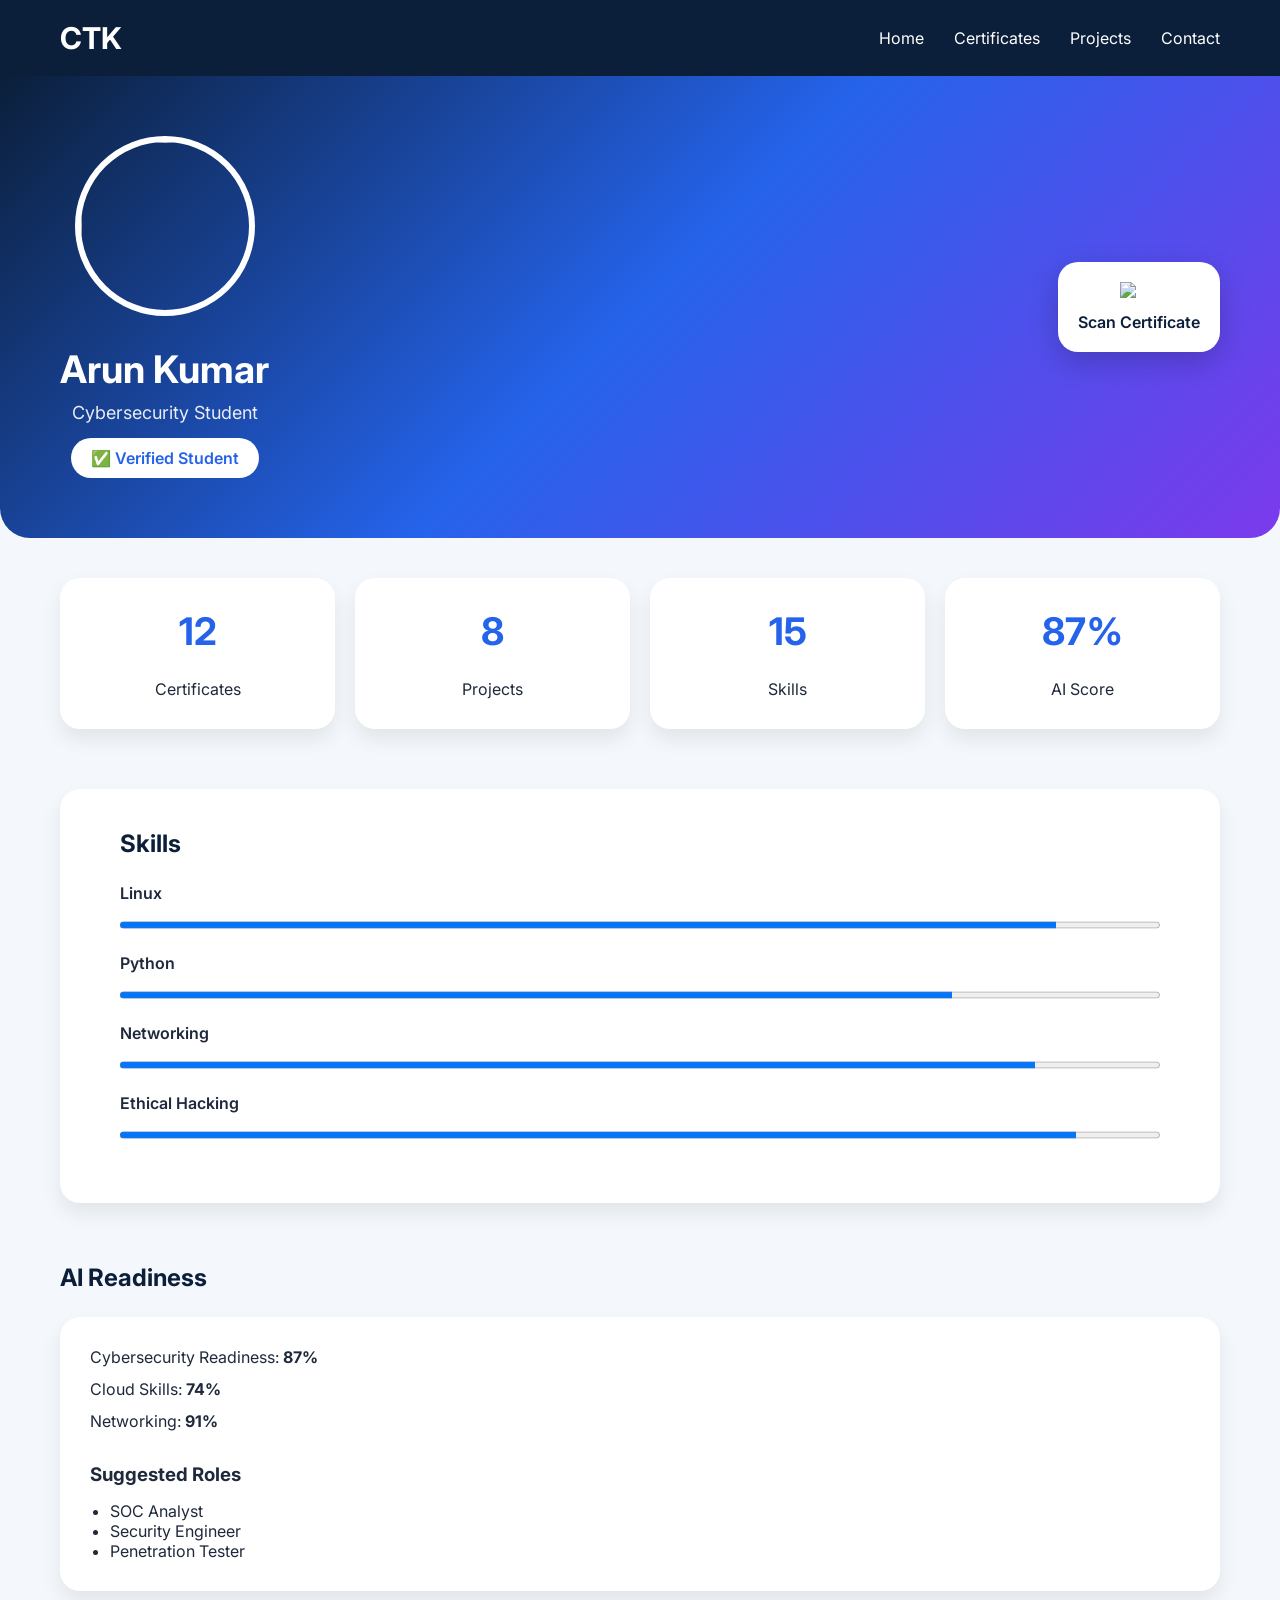
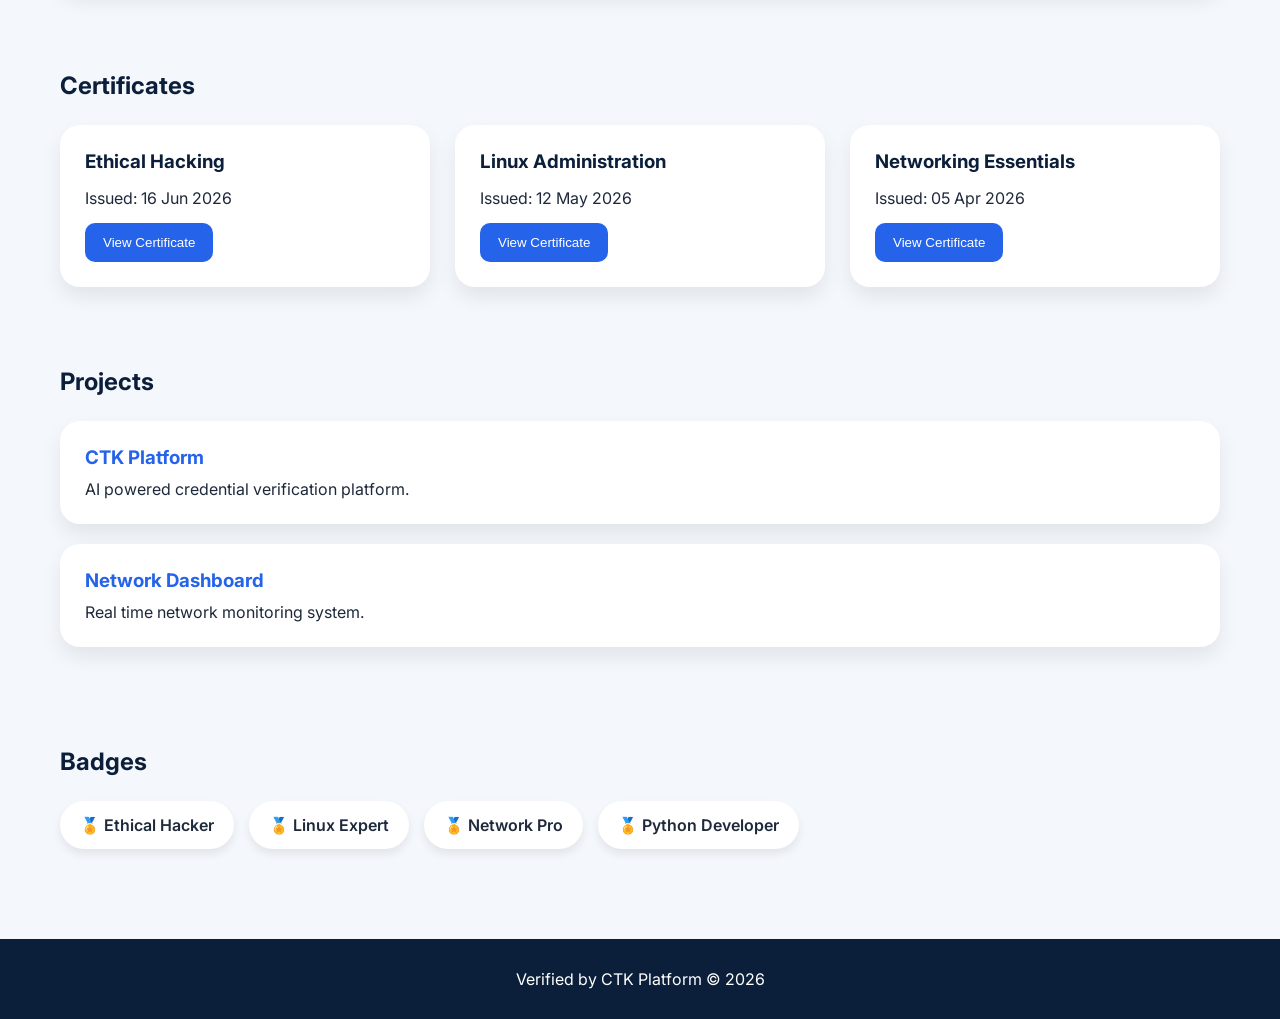
==== portfolio.html @ 60763e33 "Add files via upload" ====
<!DOCTYPE html>
<html lang="en">
<head>

    <meta charset="UTF-8">
    <meta name="viewport"
          content="width=device-width, initial-scale=1.0">

    <title>CTK Portfolio</title>

    <link rel="stylesheet"
          href="portfolio.css">

    <link href="https://fonts.googleapis.com/css2?family=Inter:wght@300;400;500;600;700&display=swap"
          rel="stylesheet">

</head>
<body>

    <!-- NAVBAR -->

    <nav class="navbar">

        <div class="logo">
            CTK
        </div>

        <ul class="menu">
            <li>Home</li>
            <li>Certificates</li>
            <li>Projects</li>
            <li>Contact</li>
        </ul>

    </nav>


    <!-- HERO SECTION -->

    <section class="hero">

        <div class="profile-left">

            <img src="profile/student.jpg"
                 class="profile-img">

            <h1>Arun Kumar</h1>

            <p class="role">
                Cybersecurity Student
            </p>

            <span class="verified">
                ✅ Verified Student
            </span>

        </div>


        <div class="profile-right">

            <div class="qr-card">

                <img src="../certificate/qr/student_qr.png"
                     alt="QR">

                <p>Scan Certificate</p>

            </div>

        </div>

    </section>



    <!-- STATS -->

    <section class="stats">

        <div class="stat-card">
            <h2>12</h2>
            <p>Certificates</p>
        </div>

        <div class="stat-card">
            <h2>8</h2>
            <p>Projects</p>
        </div>

        <div class="stat-card">
            <h2>15</h2>
            <p>Skills</p>
        </div>

        <div class="stat-card">
            <h2>87%</h2>
            <p>AI Score</p>
        </div>

    </section>



    <!-- SKILLS -->

    <section class="skills-section">

        <h2>Skills</h2>

        <div class="skill">

            <span>Linux</span>
            <progress value="90"
                      max="100"></progress>

        </div>

        <div class="skill">

            <span>Python</span>
            <progress value="80"
                      max="100"></progress>

        </div>

        <div class="skill">

            <span>Networking</span>
            <progress value="88"
                      max="100"></progress>

        </div>

        <div class="skill">

            <span>Ethical Hacking</span>
            <progress value="92"
                      max="100"></progress>

        </div>

    </section>



    <!-- AI READINESS -->

    <section class="ai-section">

        <h2>AI Readiness</h2>

        <div class="ai-card">

            <p>
                Cybersecurity Readiness:
                <b>87%</b>
            </p>

            <p>
                Cloud Skills:
                <b>74%</b>
            </p>

            <p>
                Networking:
                <b>91%</b>
            </p>

            <br>

            <h3>Suggested Roles</h3>

            <ul>

                <li>SOC Analyst</li>

                <li>Security Engineer</li>

                <li>Penetration Tester</li>

            </ul>

        </div>

    </section>



    <!-- CERTIFICATES -->

    <section class="certificates">

        <h2>Certificates</h2>

        <div class="grid">

            <div class="cert-card">

                <h3>
                    Ethical Hacking
                </h3>

                <p>
                    Issued:
                    16 Jun 2026
                </p>

                <button>
                    View Certificate
                </button>

            </div>


            <div class="cert-card">

                <h3>
                    Linux Administration
                </h3>

                <p>
                    Issued:
                    12 May 2026
                </p>

                <button>
                    View Certificate
                </button>

            </div>


            <div class="cert-card">

                <h3>
                    Networking Essentials
                </h3>

                <p>
                    Issued:
                    05 Apr 2026
                </p>

                <button>
                    View Certificate
                </button>

            </div>

        </div>

    </section>



    <!-- PROJECTS -->

    <section class="projects">

        <h2>Projects</h2>

        <div class="project-card">

            <h3>
                CTK Platform
            </h3>

            <p>
                AI powered credential
                verification platform.
            </p>

        </div>

        <div class="project-card">

            <h3>
                Network Dashboard
            </h3>

            <p>
                Real time network
                monitoring system.
            </p>

        </div>

    </section>



    <!-- BADGES -->

    <section class="badges">

        <h2>Badges</h2>

        <div class="badge-list">

            <span>🏅 Ethical Hacker</span>

            <span>🏅 Linux Expert</span>

            <span>🏅 Network Pro</span>

            <span>🏅 Python Developer</span>

        </div>

    </section>



    <!-- FOOTER -->

    <footer>

        Verified by
        CTK Platform © 2026

    </footer>

</body>
</html>
---- portfolio.css ----
*{
    margin:0;
    padding:0;
    box-sizing:border-box;
}

body{
    font-family:'Inter',sans-serif;
    background:#f4f7fb;
    color:#1e293b;
}

/* NAVBAR */

.navbar{
    display:flex;
    justify-content:space-between;
    align-items:center;

    padding:20px 60px;

    background:#0B1F3A;
    color:white;

    position:sticky;
    top:0;
    z-index:1000;
}

.logo{
    font-size:30px;
    font-weight:700;
}

.menu{
    display:flex;
    gap:30px;
    list-style:none;
}

.menu li{
    cursor:pointer;
    transition:0.3s;
}

.menu li:hover{
    color:#38BDF8;
}

/* HERO */

.hero{

    background:linear-gradient(
        135deg,
        #0B1F3A 0%,
        #2563EB 50%,
        #7C3AED 100%
    );

    color:white;

    padding:60px;

    display:flex;
    justify-content:space-between;
    align-items:center;

    border-radius:0 0 30px 30px;
}

.profile-left{
    text-align:center;
}

.profile-img{

    width:180px;
    height:180px;

    border-radius:50%;

    border:6px solid white;

    object-fit:cover;
}

.profile-left h1{
    margin-top:20px;
    font-size:38px;
}

.role{
    margin-top:10px;
    font-size:18px;
    opacity:0.9;
}

.verified{

    display:inline-block;

    margin-top:15px;

    background:white;
    color:#2563EB;

    padding:10px 20px;

    border-radius:20px;

    font-weight:600;
}

.qr-card{

    background:white;

    padding:20px;

    border-radius:20px;

    text-align:center;

    box-shadow:0 10px 30px rgba(0,0,0,.2);
}

.qr-card img{
    width:150px;
    height:150px;
}

.qr-card p{
    color:#0B1F3A;
    margin-top:10px;
    font-weight:600;
}

/* STATS */

.stats{

    display:grid;

    grid-template-columns:
        repeat(auto-fit,minmax(200px,1fr));

    gap:20px;

    padding:40px 60px;
}

.stat-card{

    background:white;

    padding:30px;

    border-radius:20px;

    text-align:center;

    box-shadow:
        0 10px 20px rgba(0,0,0,.08);
}

.stat-card h2{

    font-size:38px;

    color:#2563EB;
}

.stat-card p{
    margin-top:10px;
}

/* COMMON SECTION */

section{

    padding:40px 60px;
}

section h2{

    margin-bottom:25px;

    color:#0B1F3A;
}

/* SKILLS */

.skills-section{

    background:white;

    margin:20px 60px;

    border-radius:20px;

    box-shadow:
        0 10px 20px rgba(0,0,0,.08);
}

.skill{

    margin-bottom:20px;
}

.skill span{

    display:block;

    margin-bottom:10px;

    font-weight:600;
}

progress{

    width:100%;
    height:14px;
}

/* AI */

.ai-card{

    background:white;

    padding:30px;

    border-radius:20px;

    box-shadow:
        0 10px 20px rgba(0,0,0,.08);
}

.ai-card p{

    margin-bottom:12px;
}

.ai-card ul{

    margin-top:15px;

    padding-left:20px;
}

/* CERTIFICATES */

.grid{

    display:grid;

    grid-template-columns:
        repeat(auto-fit,minmax(280px,1fr));

    gap:25px;
}

.cert-card{

    background:white;

    padding:25px;

    border-radius:20px;

    box-shadow:
        0 10px 20px rgba(0,0,0,.08);
}

.cert-card h3{

    color:#0B1F3A;
}

.cert-card p{

    margin:15px 0;
}

.cert-card button{

    background:#2563EB;

    color:white;

    border:none;

    padding:12px 18px;

    border-radius:10px;

    cursor:pointer;

    transition:0.3s;
}

.cert-card button:hover{

    background:#0B1F3A;
}

/* PROJECTS */

.project-card{

    background:white;

    padding:25px;

    border-radius:20px;

    margin-bottom:20px;

    box-shadow:
        0 10px 20px rgba(0,0,0,.08);
}

.project-card h3{

    color:#2563EB;

    margin-bottom:10px;
}

/* BADGES */

.badge-list{

    display:flex;

    flex-wrap:wrap;

    gap:15px;
}

.badge-list span{

    background:white;

    padding:14px 20px;

    border-radius:50px;

    box-shadow:
        0 5px 10px rgba(0,0,0,.08);

    font-weight:600;
}

/* FOOTER */

footer{

    background:#0B1F3A;

    color:white;

    text-align:center;

    padding:30px;

    margin-top:50px;
}

/* RESPONSIVE */

@media(max-width:900px){

    .hero{

        flex-direction:column;

        gap:40px;

        text-align:center;
    }

    .navbar{

        flex-direction:column;

        gap:20px;
    }

    .menu{

        flex-wrap:wrap;

        justify-content:center;
    }

    section{

        padding:25px;
    }

    .stats{

        padding:25px;
    }

    .skills-section{

        margin:20px;
    }

}
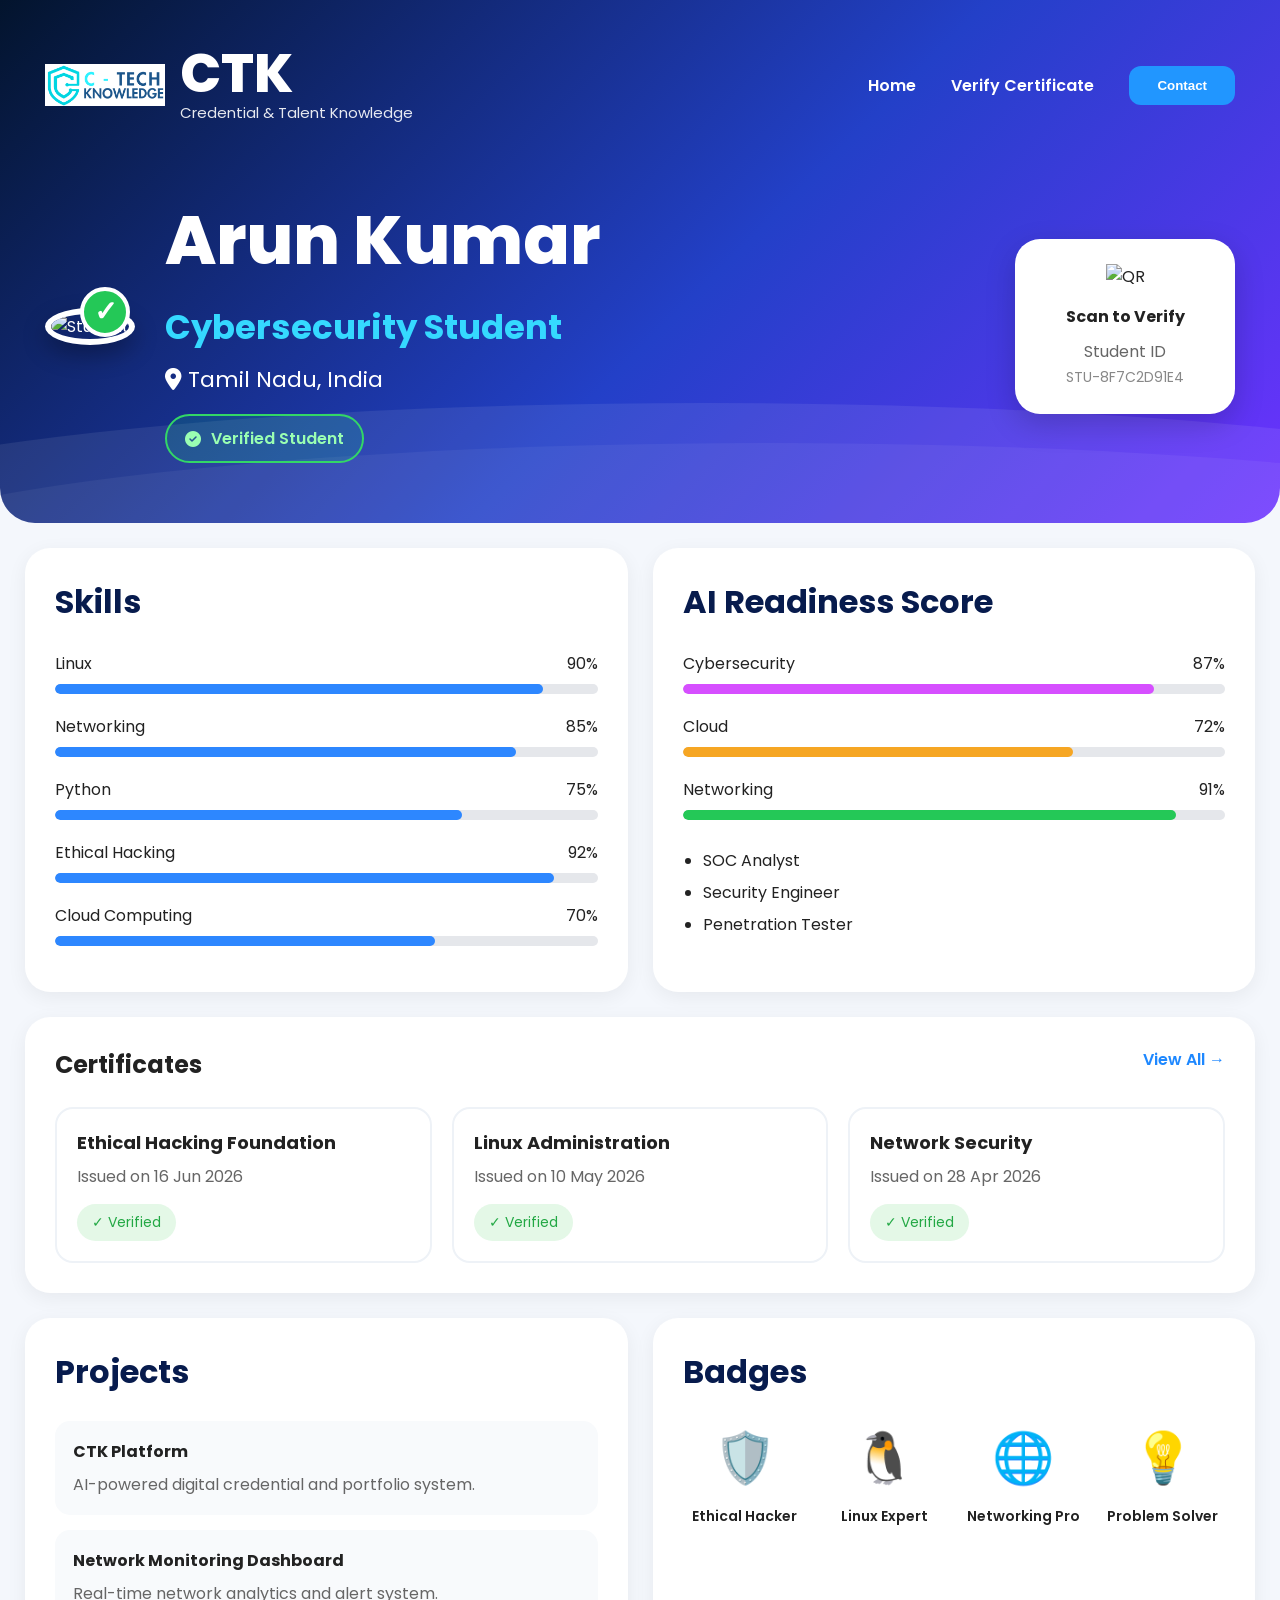
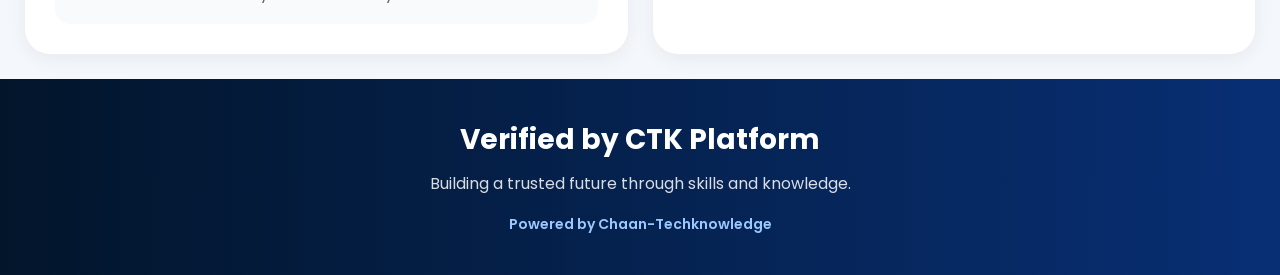
==== commit 4a450374: "Add files via upload" ====
--- a/portfolio.html
+++ b/portfolio.html
@@ -1,70 +1,436 @@
+<!-- portfolio.html FULL REPLACE -->
+
 <!DOCTYPE html>
 <html lang="en">
 <head>
 
-    <meta charset="UTF-8">
-    <meta name="viewport"
-          content="width=device-width, initial-scale=1.0">
-
-    <title>CTK Portfolio</title>
-
-    <link rel="stylesheet"
-          href="portfolio.css">
-
-    <link href="https://fonts.googleapis.com/css2?family=Inter:wght@300;400;500;600;700&display=swap"
-          rel="stylesheet">
+<meta charset="UTF-8">
+<meta name="viewport" content="width=device-width, initial-scale=1.0">
+
+<title>CTK Portfolio</title>
+
+<link rel="stylesheet" href="portfolio.css">
+
+<link href="https://fonts.googleapis.com/css2?family=Poppins:wght@300;400;500;600;700;800&display=swap" rel="stylesheet">
+
+<link rel="stylesheet"
+href="https://cdnjs.cloudflare.com/ajax/libs/font-awesome/6.5.2/css/all.min.css">
 
 </head>
+
 <body>
 
-    <!-- NAVBAR -->
-
-    <nav class="navbar">
-
-        <div class="logo">
-            CTK
-        </div>
-
-        <ul class="menu">
-            <li>Home</li>
-            <li>Certificates</li>
-            <li>Projects</li>
-            <li>Contact</li>
-        </ul>
-
-    </nav>
-
-
-    <!-- HERO SECTION -->
+<div class="portfolio">
+
+    <!-- HERO -->
 
     <section class="hero">
 
-        <div class="profile-left">
-
-            <img src="profile/student.jpg"
-                 class="profile-img">
-
-            <h1>Arun Kumar</h1>
-
-            <p class="role">
-                Cybersecurity Student
-            </p>
-
-            <span class="verified">
-                ✅ Verified Student
+        <nav class="navbar">
+
+            <div class="brand">
+
+                <img
+                src="logo/ctk-logo.png"
+                alt="CTK Logo">
+
+                <div class="brand-text">
+
+                    <h2>CTK</h2>
+
+                    <span>
+
+                        Credential & Talent Knowledge
+
+                    </span>
+
+                </div>
+
+            </div>
+
+            <ul>
+
+                <li>Home</li>
+
+                <li>Verify Certificate</li>
+
+                <li>
+
+                    <button class="contact-btn">
+
+                        Contact
+
+                    </button>
+
+                </li>
+
+            </ul>
+
+        </nav>
+
+
+
+        <div class="hero-content">
+
+            <div class="profile">
+
+                <div class="photo-box">
+
+                    <img
+                    id="profilePhoto"
+                    src="photos/student.jpg"
+                    alt="Student">
+
+                    <div class="verified">
+
+                        ✓
+
+                    </div>
+
+                </div>
+
+
+                <div class="info">
+
+                    <h1 id="studentName">
+
+                        Arun Kumar
+
+                    </h1>
+
+                    <h3 id="studentRole">
+
+                        Cybersecurity Student
+
+                    </h3>
+
+                    <p>
+
+                        <i class="fa-solid fa-location-dot"></i>
+
+                        Tamil Nadu, India
+
+                    </p>
+
+                    <div class="verify-badge">
+
+                        <i class="fa-solid fa-circle-check"></i>
+
+                        Verified Student
+
+                    </div>
+
+                </div>
+
+            </div>
+
+
+
+            <div class="qr-card">
+
+                <img
+                src="qr/student.png"
+                alt="QR">
+
+                <h4>
+
+                    Scan to Verify
+
+                </h4>
+
+                <p>
+
+                    Student ID
+
+                </p>
+
+                <span>
+
+                    STU-8F7C2D91E4
+
+                </span>
+
+            </div>
+
+        </div>
+
+    </section>
+
+
+    <!-- SKILLS -->
+
+    <section class="grid">
+
+        <div class="card">
+
+            <h2>
+
+                Skills
+
+            </h2>
+
+
+            <div class="skill">
+
+                <span>Linux</span>
+
+                <span>90%</span>
+
+            </div>
+
+            <div class="bar">
+
+                <div
+                class="fill"
+                style="width:90%">
+                </div>
+
+            </div>
+
+
+            <div class="skill">
+
+                <span>Networking</span>
+
+                <span>85%</span>
+
+            </div>
+
+            <div class="bar">
+
+                <div
+                class="fill"
+                style="width:85%">
+                </div>
+
+            </div>
+
+
+            <div class="skill">
+
+                <span>Python</span>
+
+                <span>75%</span>
+
+            </div>
+
+            <div class="bar">
+
+                <div
+                class="fill"
+                style="width:75%">
+                </div>
+
+            </div>
+
+
+            <div class="skill">
+
+                <span>Ethical Hacking</span>
+
+                <span>92%</span>
+
+            </div>
+
+            <div class="bar">
+
+                <div
+                class="fill"
+                style="width:92%">
+                </div>
+
+            </div>
+
+
+            <div class="skill">
+
+                <span>Cloud Computing</span>
+
+                <span>70%</span>
+
+            </div>
+
+            <div class="bar">
+
+                <div
+                class="fill"
+                style="width:70%">
+                </div>
+
+            </div>
+
+        </div>
+
+
+
+        <div class="card">
+
+            <h2>
+
+                AI Readiness Score
+
+            </h2>
+
+            <div class="skill">
+
+                <span>Cybersecurity</span>
+
+                <span>87%</span>
+
+            </div>
+
+            <div class="bar">
+
+                <div
+                class="fill pink"
+                style="width:87%">
+                </div>
+
+            </div>
+
+
+            <div class="skill">
+
+                <span>Cloud</span>
+
+                <span>72%</span>
+
+            </div>
+
+            <div class="bar">
+
+                <div
+                class="fill orange"
+                style="width:72%">
+                </div>
+
+            </div>
+
+
+            <div class="skill">
+
+                <span>Networking</span>
+
+                <span>91%</span>
+
+            </div>
+
+            <div class="bar">
+
+                <div
+                class="fill green"
+                style="width:91%">
+                </div>
+
+            </div>
+
+
+            <ul class="roles">
+
+                <li>SOC Analyst</li>
+
+                <li>Security Engineer</li>
+
+                <li>Penetration Tester</li>
+
+            </ul>
+
+        </div>
+
+    </section>
+
+
+
+    <!-- CERTIFICATES -->
+
+    <section class="wide-card">
+
+        <div class="title-row">
+
+            <h2>
+
+                Certificates
+
+            </h2>
+
+            <span>
+
+                View All →
+
             </span>
 
         </div>
 
 
-        <div class="profile-right">
-
-            <div class="qr-card">
-
-                <img src="../certificate/qr/student_qr.png"
-                     alt="QR">
-
-                <p>Scan Certificate</p>
+        <div class="certificate-grid">
+
+            <div class="cert">
+
+                <h3>
+
+                    Ethical Hacking Foundation
+
+                </h3>
+
+                <p>
+
+                    Issued on 16 Jun 2026
+
+                </p>
+
+                <div class="verified-small">
+
+                    ✓ Verified
+
+                </div>
+
+            </div>
+
+
+
+            <div class="cert">
+
+                <h3>
+
+                    Linux Administration
+
+                </h3>
+
+                <p>
+
+                    Issued on 10 May 2026
+
+                </p>
+
+                <div class="verified-small">
+
+                    ✓ Verified
+
+                </div>
+
+            </div>
+
+
+
+            <div class="cert">
+
+                <h3>
+
+                    Network Security
+
+                </h3>
+
+                <p>
+
+                    Issued on 28 Apr 2026
+
+                </p>
+
+                <div class="verified-small">
+
+                    ✓ Verified
+
+                </div>
 
             </div>
 
@@ -74,252 +440,144 @@
 
 
 
-    <!-- STATS -->
-
-    <section class="stats">
-
-        <div class="stat-card">
-            <h2>12</h2>
-            <p>Certificates</p>
-        </div>
-
-        <div class="stat-card">
-            <h2>8</h2>
-            <p>Projects</p>
-        </div>
-
-        <div class="stat-card">
-            <h2>15</h2>
-            <p>Skills</p>
-        </div>
-
-        <div class="stat-card">
-            <h2>87%</h2>
-            <p>AI Score</p>
+    <!-- PROJECTS & BADGES -->
+
+    <section class="bottom-grid">
+
+        <div class="card">
+
+            <h2>
+
+                Projects
+
+            </h2>
+
+            <div class="project">
+
+                <h4>
+
+                    CTK Platform
+
+                </h4>
+
+                <p>
+
+                    AI-powered digital credential and portfolio system.
+
+                </p>
+
+            </div>
+
+
+            <div class="project">
+
+                <h4>
+
+                    Network Monitoring Dashboard
+
+                </h4>
+
+                <p>
+
+                    Real-time network analytics and alert system.
+
+                </p>
+
+            </div>
+
+        </div>
+
+
+
+        <div class="card">
+
+            <h2>
+
+                Badges
+
+            </h2>
+
+            <div class="badges">
+
+                <div>
+
+                    🛡️
+
+                    <span>
+
+                        Ethical Hacker
+
+                    </span>
+
+                </div>
+
+                <div>
+
+                    🐧
+
+                    <span>
+
+                        Linux Expert
+
+                    </span>
+
+                </div>
+
+                <div>
+
+                    🌐
+
+                    <span>
+
+                        Networking Pro
+
+                    </span>
+
+                </div>
+
+                <div>
+
+                    💡
+
+                    <span>
+
+                        Problem Solver
+
+                    </span>
+
+                </div>
+
+            </div>
+
         </div>
 
     </section>
 
 
 
-    <!-- SKILLS -->
-
-    <section class="skills-section">
-
-        <h2>Skills</h2>
-
-        <div class="skill">
-
-            <span>Linux</span>
-            <progress value="90"
-                      max="100"></progress>
-
-        </div>
-
-        <div class="skill">
-
-            <span>Python</span>
-            <progress value="80"
-                      max="100"></progress>
-
-        </div>
-
-        <div class="skill">
-
-            <span>Networking</span>
-            <progress value="88"
-                      max="100"></progress>
-
-        </div>
-
-        <div class="skill">
-
-            <span>Ethical Hacking</span>
-            <progress value="92"
-                      max="100"></progress>
-
-        </div>
-
-    </section>
-
-
-
-    <!-- AI READINESS -->
-
-    <section class="ai-section">
-
-        <h2>AI Readiness</h2>
-
-        <div class="ai-card">
-
-            <p>
-                Cybersecurity Readiness:
-                <b>87%</b>
-            </p>
-
-            <p>
-                Cloud Skills:
-                <b>74%</b>
-            </p>
-
-            <p>
-                Networking:
-                <b>91%</b>
-            </p>
-
-            <br>
-
-            <h3>Suggested Roles</h3>
-
-            <ul>
-
-                <li>SOC Analyst</li>
-
-                <li>Security Engineer</li>
-
-                <li>Penetration Tester</li>
-
-            </ul>
-
-        </div>
-
-    </section>
-
-
-
-    <!-- CERTIFICATES -->
-
-    <section class="certificates">
-
-        <h2>Certificates</h2>
-
-        <div class="grid">
-
-            <div class="cert-card">
-
-                <h3>
-                    Ethical Hacking
-                </h3>
-
-                <p>
-                    Issued:
-                    16 Jun 2026
-                </p>
-
-                <button>
-                    View Certificate
-                </button>
-
-            </div>
-
-
-            <div class="cert-card">
-
-                <h3>
-                    Linux Administration
-                </h3>
-
-                <p>
-                    Issued:
-                    12 May 2026
-                </p>
-
-                <button>
-                    View Certificate
-                </button>
-
-            </div>
-
-
-            <div class="cert-card">
-
-                <h3>
-                    Networking Essentials
-                </h3>
-
-                <p>
-                    Issued:
-                    05 Apr 2026
-                </p>
-
-                <button>
-                    View Certificate
-                </button>
-
-            </div>
-
-        </div>
-
-    </section>
-
-
-
-    <!-- PROJECTS -->
-
-    <section class="projects">
-
-        <h2>Projects</h2>
-
-        <div class="project-card">
-
-            <h3>
-                CTK Platform
-            </h3>
-
-            <p>
-                AI powered credential
-                verification platform.
-            </p>
-
-        </div>
-
-        <div class="project-card">
-
-            <h3>
-                Network Dashboard
-            </h3>
-
-            <p>
-                Real time network
-                monitoring system.
-            </p>
-
-        </div>
-
-    </section>
-
-
-
-    <!-- BADGES -->
-
-    <section class="badges">
-
-        <h2>Badges</h2>
-
-        <div class="badge-list">
-
-            <span>🏅 Ethical Hacker</span>
-
-            <span>🏅 Linux Expert</span>
-
-            <span>🏅 Network Pro</span>
-
-            <span>🏅 Python Developer</span>
-
-        </div>
-
-    </section>
-
-
-
-    <!-- FOOTER -->
-
     <footer>
 
-        Verified by
-        CTK Platform © 2026
+        <h3>
+
+            Verified by CTK Platform
+
+        </h3>
+
+        <p>
+
+            Building a trusted future through skills and knowledge.
+
+        </p>
+
+        <div class="powered">
+
+            Powered by Chaan-Techknowledge
+
+        </div>
 
     </footer>
+
+</div>
 
 </body>
 </html>
--- a/portfolio.css
+++ b/portfolio.css
@@ -1,386 +1,650 @@
+/* portfolio.css FULL REPLACE */
+
+@import url('https://fonts.googleapis.com/css2?family=Poppins:wght@300;400;500;600;700;800&display=swap');
+
 *{
     margin:0;
     padding:0;
     box-sizing:border-box;
 }
 
+:root{
+    --primary:#071b4d;
+    --secondary:#1f6fff;
+    --cyan:#27d3ff;
+    --purple:#6b35ff;
+    --success:#24c857;
+    --bg:#f4f7fc;
+}
+
 body{
-    font-family:'Inter',sans-serif;
-    background:#f4f7fb;
-    color:#1e293b;
+    font-family:'Poppins',sans-serif;
+    background:var(--bg);
+    color:#222;
+    overflow-x:hidden;
+}
+
+.portfolio{
+    width:100%;
+    min-height:100vh;
+}
+
+/* HERO */
+
+.hero{
+
+    position:relative;
+
+    overflow:hidden;
+
+    background:
+    linear-gradient(
+        135deg,
+        #03142d 0%,
+        #2340c8 55%,
+        #6c32ff 100%
+    );
+
+    color:#fff;
+
+    border-radius:0 0 35px 35px;
+
+    min-height:520px;
+}
+
+.hero::before{
+
+    content:"";
+
+    position:absolute;
+
+    width:150%;
+
+    height:260px;
+
+    background:
+    rgba(255,255,255,.08);
+
+    border-radius:50%;
+
+    left:-20%;
+
+    bottom:-140px;
+}
+
+.hero::after{
+
+    content:"";
+
+    position:absolute;
+
+    width:150%;
+
+    height:260px;
+
+    background:
+    rgba(255,255,255,.05);
+
+    border-radius:50%;
+
+    left:-15%;
+
+    bottom:-180px;
 }
 
 /* NAVBAR */
 
 .navbar{
-    display:flex;
+
+    display:flex;
+
     justify-content:space-between;
+
     align-items:center;
 
-    padding:20px 60px;
-
-    background:#0B1F3A;
-    color:white;
-
-    position:sticky;
-    top:0;
-    z-index:1000;
-}
-
-.logo{
-    font-size:30px;
+    padding:25px 45px;
+
+    position:relative;
+
+    z-index:2;
+}
+
+.brand{
+
+    display:flex;
+
+    align-items:center;
+
+    gap:15px;
+}
+
+.brand img{
+
+    width:120px;
+
+    height:120px;
+
+    object-fit:contain;
+}
+
+.brand-text h2{
+
+    font-size:54px;
+
+    font-weight:800;
+
+    line-height:1;
+}
+
+.brand-text span{
+
+    font-size:15px;
+
+    opacity:.9;
+}
+
+.navbar ul{
+
+    list-style:none;
+
+    display:flex;
+
+    gap:35px;
+
+    align-items:center;
+}
+
+.navbar li{
+
+    font-weight:600;
+
+    cursor:pointer;
+}
+
+.contact-btn{
+
+    border:none;
+
+    background:#2196ff;
+
+    color:#fff;
+
+    padding:12px 28px;
+
+    border-radius:12px;
+
+    font-weight:600;
+
+    cursor:pointer;
+}
+
+/* HERO CONTENT */
+
+.hero-content{
+
+    padding:20px 45px 60px;
+
+    display:flex;
+
+    justify-content:space-between;
+
+    align-items:center;
+
+    gap:40px;
+
+    position:relative;
+
+    z-index:2;
+
+    flex-wrap:wrap;
+}
+
+.profile{
+
+    display:flex;
+
+    align-items:center;
+
+    gap:30px;
+
+    flex:1;
+}
+
+.photo-box{
+
+    position:relative;
+}
+
+.photo-box img{
+
+    width:190px;
+
+    height:190px;
+
+    object-fit:cover;
+
+    border-radius:50%;
+
+    border:6px solid #fff;
+
+    box-shadow:
+    0 10px 25px rgba(0,0,0,.3);
+}
+
+.verified{
+
+    position:absolute;
+
+    right:5px;
+
+    bottom:8px;
+
+    width:50px;
+
+    height:50px;
+
+    border-radius:50%;
+
+    background:var(--success);
+
+    border:4px solid white;
+
+    display:flex;
+
+    justify-content:center;
+
+    align-items:center;
+
+    font-size:28px;
+
     font-weight:700;
 }
 
-.menu{
-    display:flex;
-    gap:30px;
-    list-style:none;
-}
-
-.menu li{
-    cursor:pointer;
-    transition:0.3s;
-}
-
-.menu li:hover{
-    color:#38BDF8;
-}
-
-/* HERO */
-
-.hero{
-
-    background:linear-gradient(
-        135deg,
-        #0B1F3A 0%,
-        #2563EB 50%,
-        #7C3AED 100%
+.info h1{
+
+    font-size:68px;
+
+    font-weight:800;
+}
+
+.info h3{
+
+    font-size:34px;
+
+    color:#35d9ff;
+
+    margin:10px 0;
+}
+
+.info p{
+
+    font-size:22px;
+
+    margin-bottom:18px;
+}
+
+.verify-badge{
+
+    display:inline-flex;
+
+    align-items:center;
+
+    gap:10px;
+
+    padding:10px 18px;
+
+    border-radius:50px;
+
+    background:
+    rgba(0,255,100,.12);
+
+    border:2px solid #33d766;
+
+    color:#9affb2;
+
+    font-weight:600;
+}
+
+/* QR CARD */
+
+.qr-card{
+
+    width:220px;
+
+    background:#fff;
+
+    color:#222;
+
+    border-radius:25px;
+
+    padding:25px;
+
+    text-align:center;
+
+    box-shadow:
+    0 10px 30px rgba(0,0,0,.18);
+}
+
+.qr-card img{
+
+    width:150px;
+
+    height:150px;
+
+    object-fit:contain;
+}
+
+.qr-card h4{
+
+    margin:15px 0 10px;
+}
+
+.qr-card p{
+
+    color:#666;
+}
+
+.qr-card span{
+
+    color:#888;
+
+    font-size:14px;
+}
+
+/* GRID */
+
+.grid{
+
+    display:grid;
+
+    grid-template-columns:
+    repeat(2,1fr);
+
+    gap:25px;
+
+    padding:25px;
+}
+
+.card{
+
+    background:#fff;
+
+    border-radius:25px;
+
+    padding:30px;
+
+    box-shadow:
+    0 5px 20px rgba(0,0,0,.06);
+}
+
+.card h2{
+
+    color:var(--primary);
+
+    font-size:32px;
+
+    margin-bottom:25px;
+}
+
+.skill{
+
+    display:flex;
+
+    justify-content:space-between;
+
+    margin-top:20px;
+}
+
+.bar{
+
+    width:100%;
+
+    height:10px;
+
+    background:#e5e7eb;
+
+    border-radius:50px;
+
+    overflow:hidden;
+
+    margin:8px 0 16px;
+}
+
+.fill{
+
+    height:100%;
+
+    background:#2d87ff;
+
+    border-radius:50px;
+}
+
+.pink{
+    background:#d64fff;
+}
+
+.orange{
+    background:#f6a623;
+}
+
+.green{
+    background:#24c857;
+}
+
+.roles{
+
+    margin-top:25px;
+
+    padding-left:20px;
+
+    line-height:2;
+}
+
+/* CERTIFICATES */
+
+.wide-card{
+
+    background:#fff;
+
+    margin:0 25px 25px;
+
+    border-radius:25px;
+
+    padding:30px;
+
+    box-shadow:
+    0 5px 20px rgba(0,0,0,.06);
+}
+
+.title-row{
+
+    display:flex;
+
+    justify-content:space-between;
+
+    margin-bottom:25px;
+}
+
+.title-row span{
+
+    color:#1e88ff;
+
+    font-weight:600;
+}
+
+.certificate-grid{
+
+    display:grid;
+
+    grid-template-columns:
+    repeat(3,1fr);
+
+    gap:20px;
+}
+
+.cert{
+
+    border:2px solid #eef2f7;
+
+    border-radius:18px;
+
+    padding:20px;
+}
+
+.cert h3{
+
+    font-size:18px;
+
+    margin-bottom:8px;
+}
+
+.cert p{
+
+    color:#666;
+}
+
+.verified-small{
+
+    margin-top:15px;
+
+    display:inline-block;
+
+    padding:8px 15px;
+
+    border-radius:30px;
+
+    background:#e4f8e7;
+
+    color:#22a844;
+
+    font-size:14px;
+}
+
+/* BOTTOM GRID */
+
+.bottom-grid{
+
+    display:grid;
+
+    grid-template-columns:
+    repeat(2,1fr);
+
+    gap:25px;
+
+    padding:0 25px 25px;
+}
+
+.project{
+
+    background:#f8fafc;
+
+    border-radius:15px;
+
+    padding:18px;
+
+    margin-top:15px;
+}
+
+.project p{
+
+    color:#666;
+
+    margin-top:8px;
+}
+
+.badges{
+
+    display:flex;
+
+    justify-content:space-between;
+
+    gap:15px;
+
+    flex-wrap:wrap;
+
+    text-align:center;
+
+    margin-top:20px;
+}
+
+.badges div{
+
+    flex:1;
+
+    font-size:50px;
+}
+
+.badges span{
+
+    display:block;
+
+    margin-top:10px;
+
+    font-size:14px;
+
+    font-weight:600;
+}
+
+/* FOOTER */
+
+footer{
+
+    background:
+    linear-gradient(
+        90deg,
+        #02152b,
+        #082f74
     );
 
-    color:white;
-
-    padding:60px;
-
-    display:flex;
-    justify-content:space-between;
-    align-items:center;
-
-    border-radius:0 0 30px 30px;
-}
-
-.profile-left{
+    color:#fff;
+
     text-align:center;
-}
-
-.profile-img{
-
-    width:180px;
-    height:180px;
-
-    border-radius:50%;
-
-    border:6px solid white;
-
-    object-fit:cover;
-}
-
-.profile-left h1{
-    margin-top:20px;
-    font-size:38px;
-}
-
-.role{
-    margin-top:10px;
-    font-size:18px;
-    opacity:0.9;
-}
-
-.verified{
-
-    display:inline-block;
-
-    margin-top:15px;
-
-    background:white;
-    color:#2563EB;
-
-    padding:10px 20px;
-
-    border-radius:20px;
+
+    padding:40px 20px;
+}
+
+footer h3{
+
+    font-size:28px;
+
+    margin-bottom:10px;
+}
+
+footer p{
+
+    opacity:.85;
+}
+
+.powered{
+
+    margin-top:18px;
+
+    color:#9bc8ff;
+
+    font-size:14px;
 
     font-weight:600;
 }
 
-.qr-card{
-
-    background:white;
-
-    padding:20px;
-
-    border-radius:20px;
-
-    text-align:center;
-
-    box-shadow:0 10px 30px rgba(0,0,0,.2);
-}
-
-.qr-card img{
-    width:150px;
-    height:150px;
-}
-
-.qr-card p{
-    color:#0B1F3A;
-    margin-top:10px;
-    font-weight:600;
-}
-
-/* STATS */
-
-.stats{
-
-    display:grid;
-
-    grid-template-columns:
-        repeat(auto-fit,minmax(200px,1fr));
-
-    gap:20px;
-
-    padding:40px 60px;
-}
-
-.stat-card{
-
-    background:white;
-
-    padding:30px;
-
-    border-radius:20px;
-
-    text-align:center;
-
-    box-shadow:
-        0 10px 20px rgba(0,0,0,.08);
-}
-
-.stat-card h2{
-
-    font-size:38px;
-
-    color:#2563EB;
-}
-
-.stat-card p{
-    margin-top:10px;
-}
-
-/* COMMON SECTION */
-
-section{
-
-    padding:40px 60px;
-}
-
-section h2{
-
-    margin-bottom:25px;
-
-    color:#0B1F3A;
-}
-
-/* SKILLS */
-
-.skills-section{
-
-    background:white;
-
-    margin:20px 60px;
-
-    border-radius:20px;
-
-    box-shadow:
-        0 10px 20px rgba(0,0,0,.08);
-}
-
-.skill{
-
-    margin-bottom:20px;
-}
-
-.skill span{
-
-    display:block;
-
-    margin-bottom:10px;
-
-    font-weight:600;
-}
-
-progress{
-
-    width:100%;
-    height:14px;
-}
-
-/* AI */
-
-.ai-card{
-
-    background:white;
-
-    padding:30px;
-
-    border-radius:20px;
-
-    box-shadow:
-        0 10px 20px rgba(0,0,0,.08);
-}
-
-.ai-card p{
-
-    margin-bottom:12px;
-}
-
-.ai-card ul{
-
-    margin-top:15px;
-
-    padding-left:20px;
-}
-
-/* CERTIFICATES */
-
-.grid{
-
-    display:grid;
-
-    grid-template-columns:
-        repeat(auto-fit,minmax(280px,1fr));
-
-    gap:25px;
-}
-
-.cert-card{
-
-    background:white;
-
-    padding:25px;
-
-    border-radius:20px;
-
-    box-shadow:
-        0 10px 20px rgba(0,0,0,.08);
-}
-
-.cert-card h3{
-
-    color:#0B1F3A;
-}
-
-.cert-card p{
-
-    margin:15px 0;
-}
-
-.cert-card button{
-
-    background:#2563EB;
-
-    color:white;
-
-    border:none;
-
-    padding:12px 18px;
-
-    border-radius:10px;
-
-    cursor:pointer;
-
-    transition:0.3s;
-}
-
-.cert-card button:hover{
-
-    background:#0B1F3A;
-}
-
-/* PROJECTS */
-
-.project-card{
-
-    background:white;
-
-    padding:25px;
-
-    border-radius:20px;
-
-    margin-bottom:20px;
-
-    box-shadow:
-        0 10px 20px rgba(0,0,0,.08);
-}
-
-.project-card h3{
-
-    color:#2563EB;
-
-    margin-bottom:10px;
-}
-
-/* BADGES */
-
-.badge-list{
-
-    display:flex;
-
-    flex-wrap:wrap;
-
-    gap:15px;
-}
-
-.badge-list span{
-
-    background:white;
-
-    padding:14px 20px;
-
-    border-radius:50px;
-
-    box-shadow:
-        0 5px 10px rgba(0,0,0,.08);
-
-    font-weight:600;
-}
-
-/* FOOTER */
-
-footer{
-
-    background:#0B1F3A;
-
-    color:white;
-
-    text-align:center;
-
-    padding:30px;
-
-    margin-top:50px;
-}
-
 /* RESPONSIVE */
 
-@media(max-width:900px){
-
-    .hero{
+@media(max-width:1100px){
+
+    .hero-content,
+    .profile{
 
         flex-direction:column;
 
-        gap:40px;
-
         text-align:center;
     }
 
+    .grid,
+    .bottom-grid,
+    .certificate-grid{
+
+        grid-template-columns:1fr;
+    }
+
     .navbar{
 
         flex-direction:column;
@@ -388,26 +652,51 @@
         gap:20px;
     }
 
-    .menu{
+    .navbar ul{
 
         flex-wrap:wrap;
 
         justify-content:center;
     }
 
-    section{
-
-        padding:25px;
-    }
-
-    .stats{
-
-        padding:25px;
-    }
-
-    .skills-section{
-
-        margin:20px;
-    }
-
+    .info h1{
+
+        font-size:42px;
+    }
+
+    .info h3{
+
+        font-size:26px;
+    }
+}
+
+@media(max-width:768px){
+
+    .brand img{
+
+        width:80px;
+        height:80px;
+    }
+
+    .brand-text h2{
+
+        font-size:38px;
+    }
+
+    .photo-box img{
+
+        width:150px;
+        height:150px;
+    }
+
+    .info h1{
+
+        font-size:34px;
+    }
+
+    .qr-card{
+
+        width:100%;
+        max-width:260px;
+    }
 }
